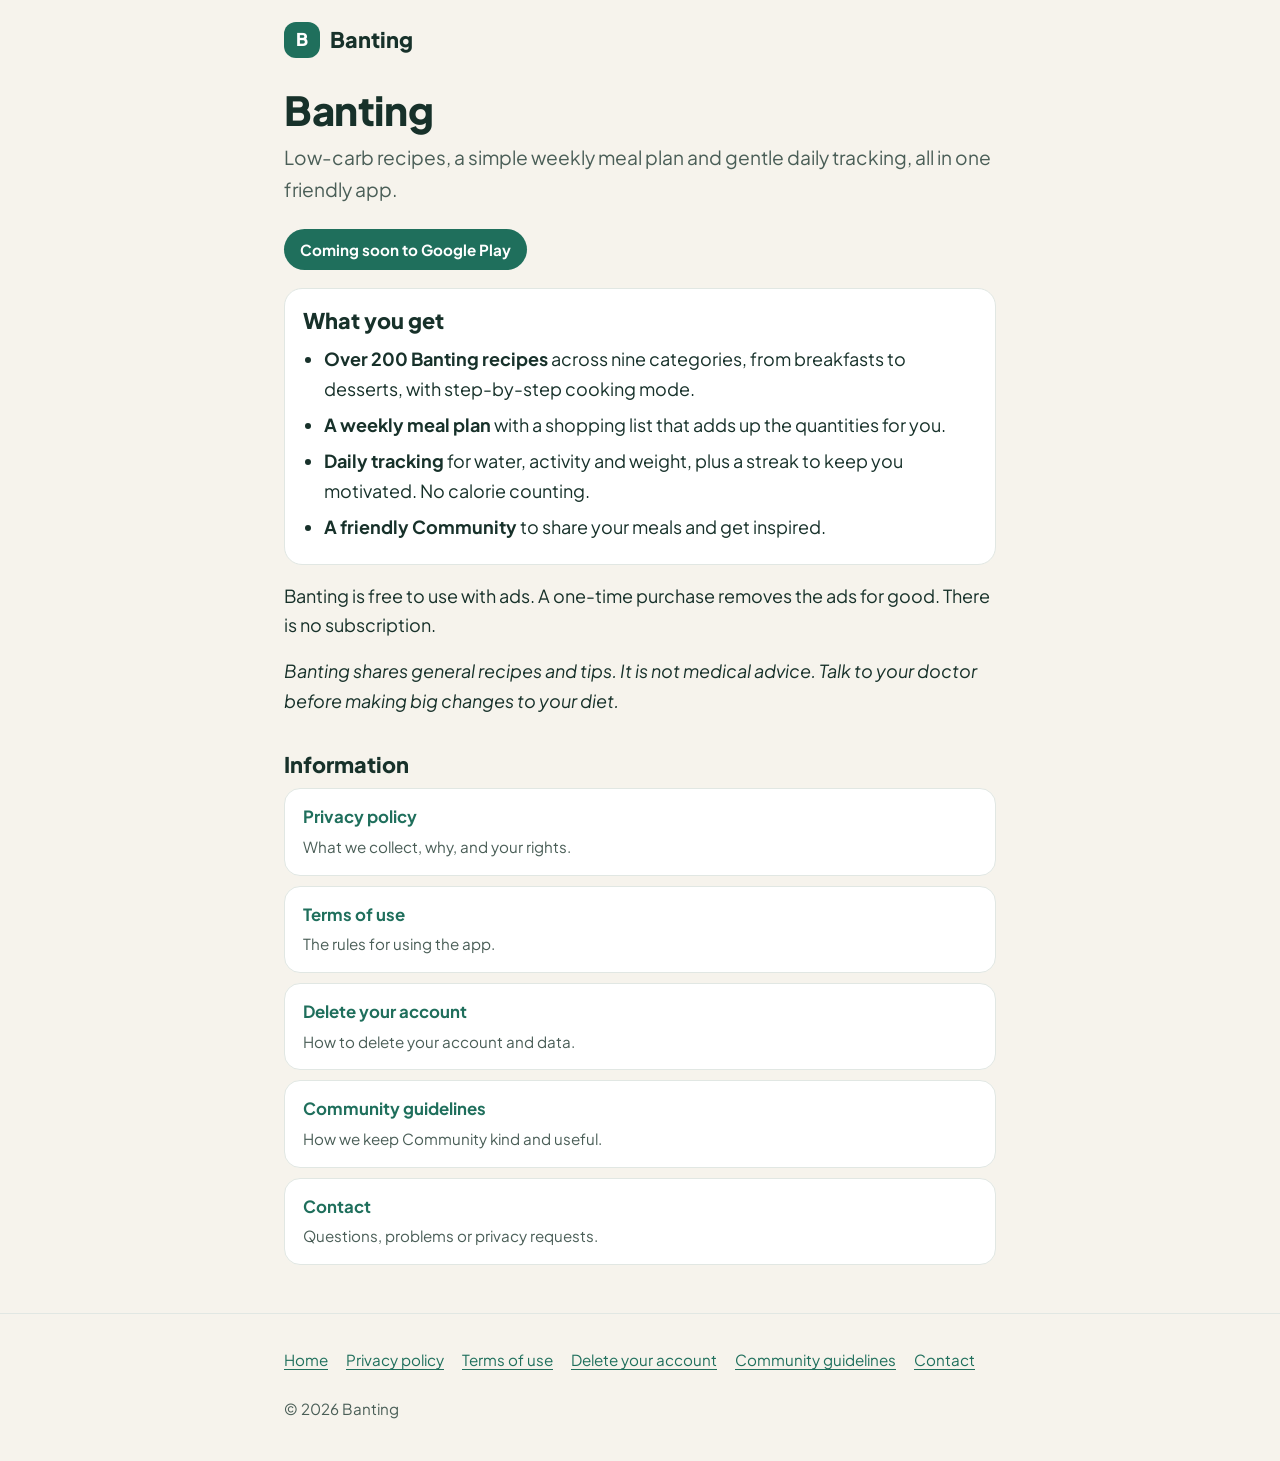
==== index.html @ 161bb932 "Banting website: privacy policy, terms, account deletion, community guidelines, contact (drafts for " ====
<!DOCTYPE html>
<html lang="en-GB">
<head>
  <meta charset="utf-8">
  <meta name="viewport" content="width=device-width, initial-scale=1">
  <title>Banting – low-carb recipes and meal plans</title>
  <meta name="description" content="Banting is a friendly app with low-carb recipes, a weekly meal plan and simple daily tracking. Coming soon to Google Play.">
  <meta name="theme-color" content="#F6F3EC">
  <link rel="preconnect" href="https://fonts.googleapis.com">
  <link rel="preconnect" href="https://fonts.gstatic.com" crossorigin>
  <link rel="stylesheet" href="https://fonts.googleapis.com/css2?family=Plus+Jakarta+Sans:wght@400;500;600;700;800&amp;display=swap">
  <link rel="stylesheet" href="banting.css">
</head>
<body>
  <a class="skip" href="#main">Skip to content</a>
  <header class="site-header">
    <div class="wrap">
      <a class="brand" href="index.html"><span class="brand-mark" aria-hidden="true">B</span>Banting</a>
    </div>
  </header>
  <main id="main" class="wrap">

    <h1>Banting</h1>
    <p class="lead">Low-carb recipes, a simple weekly meal plan and gentle daily tracking, all in one friendly app.</p>
    <p class="badge">Coming soon to Google Play</p>

    <div class="card">
      <h2 class="first">What you get</h2>
      <ul>
        <li><strong>Over 200 Banting recipes</strong> across nine categories, from breakfasts to desserts, with step-by-step cooking mode.</li>
        <li><strong>A weekly meal plan</strong> with a shopping list that adds up the quantities for you.</li>
        <li><strong>Daily tracking</strong> for water, activity and weight, plus a streak to keep you motivated. No calorie counting.</li>
        <li><strong>A friendly Community</strong> to share your meals and get inspired.</li>
      </ul>
    </div>

    <p>Banting is free to use with ads. A one-time purchase removes the ads for good. There is no subscription.</p>
    <p><em>Banting shares general recipes and tips. It is not medical advice. Talk to your doctor before making big changes to your diet.</em></p>

    <h2>Information</h2>
    <ul class="link-grid">
      <li><a href="privacy.html"><strong>Privacy policy</strong><span>What we collect, why, and your rights.</span></a></li>
      <li><a href="terms.html"><strong>Terms of use</strong><span>The rules for using the app.</span></a></li>
      <li><a href="delete-account.html"><strong>Delete your account</strong><span>How to delete your account and data.</span></a></li>
      <li><a href="community-guidelines.html"><strong>Community guidelines</strong><span>How we keep Community kind and useful.</span></a></li>
      <li><a href="contact.html"><strong>Contact</strong><span>Questions, problems or privacy requests.</span></a></li>
    </ul>
  </main>
  <footer class="site-footer">
    <div class="wrap">
      <nav aria-label="Site pages">
        <ul>
      <li><a href="index.html">Home</a></li>
      <li><a href="privacy.html">Privacy policy</a></li>
      <li><a href="terms.html">Terms of use</a></li>
      <li><a href="delete-account.html">Delete your account</a></li>
      <li><a href="community-guidelines.html">Community guidelines</a></li>
      <li><a href="contact.html">Contact</a></li>
        </ul>
      </nav>
      <p>&copy; 2026 Banting</p>
    </div>
  </footer>
</body>
</html>
---- banting.css ----
/* Banting website – one shared stylesheet. Light theme only. */
:root {
  --bg: #F6F3EC;
  --ink: #17312A;
  --muted: #4A5E57;
  --brand: #1F6F5C;
  --brand-dark: #15513F;
  --mint: #E7F3EE;
  --card: #FFFFFF;
  --line: #E1E7E3;
  --radius: 18px;
}
*, *::before, *::after { box-sizing: border-box; }
html { -webkit-text-size-adjust: 100%; }
body {
  margin: 0;
  background: var(--bg);
  color: var(--ink);
  font-family: "Plus Jakarta Sans", system-ui, -apple-system, "Segoe UI", Roboto, sans-serif;
  font-size: 1.0625rem;
  line-height: 1.65;
}
.skip {
  position: absolute; left: 16px; top: -60px;
  background: var(--brand); color: #fff; padding: 10px 16px; border-radius: 10px; z-index: 10;
}
.skip:focus { top: 12px; }
.wrap { width: 100%; max-width: 760px; margin: 0 auto; padding: 0 16px; }

/* Header */
.site-header { padding: 18px 0 6px; }
.brand {
  display: inline-flex; align-items: center; gap: 10px; min-height: 44px;
  font-weight: 800; font-size: 1.35rem; color: var(--ink); text-decoration: none;
}
.brand-mark {
  width: 36px; height: 36px; border-radius: 12px; background: var(--brand); color: #fff;
  display: inline-flex; align-items: center; justify-content: center; font-size: 1.1rem;
}

/* Text */
h1 { font-size: 2rem; line-height: 1.2; font-weight: 800; margin: 18px 0 8px; letter-spacing: -0.01em; }
h2 { font-size: 1.35rem; line-height: 1.3; font-weight: 800; margin: 2.2rem 0 0.6rem; scroll-margin-top: 16px; }
h3 { font-size: 1.1rem; font-weight: 700; margin: 1.5rem 0 0.4rem; }
p, ul, ol { margin: 0 0 1rem; }
ul, ol { padding-left: 1.3rem; }
li { margin-bottom: 0.4rem; }
a { color: var(--brand); text-underline-offset: 3px; }
a:hover { color: var(--brand-dark); }
a:focus-visible, button:focus-visible { outline: 3px solid var(--brand); outline-offset: 3px; border-radius: 6px; }
.lead { font-size: 1.2rem; color: var(--muted); margin-bottom: 1.2rem; }
.meta { color: var(--muted); font-size: 0.95rem; margin-bottom: 1.4rem; }
.draft-note {
  background: var(--mint); border: 1.5px solid var(--line); border-radius: 14px;
  padding: 12px 16px; font-size: 0.95rem; color: var(--muted); margin: 0 0 1.4rem;
}

/* Cards and callouts */
.card {
  background: var(--card); border: 1.5px solid var(--line); border-radius: var(--radius);
  padding: 18px 18px 6px; margin: 0 0 1rem;
}
.callout {
  background: var(--mint); border: 1.5px solid #CFE5DC; border-radius: var(--radius);
  padding: 16px 18px 4px; margin: 1.2rem 0;
}
.callout h2, .callout h3 { margin-top: 0; }
.badge {
  display: inline-block; background: var(--brand); color: #fff; font-weight: 700;
  padding: 8px 16px; border-radius: 999px; font-size: 0.95rem; margin: 4px 0 18px;
}
.btn {
  display: inline-flex; align-items: center; justify-content: center; min-height: 48px;
  background: var(--brand); color: #fff; font-weight: 700; text-decoration: none;
  padding: 10px 22px; border-radius: 14px; margin-bottom: 1rem;
}
.btn:hover { background: var(--brand-dark); color: #fff; }

/* Link list on the home page */
.link-grid { list-style: none; padding: 0; margin: 0 0 1.5rem; display: grid; gap: 10px; }
.link-grid li { margin: 0; }
.link-grid a {
  display: block; min-height: 44px; background: var(--card); border: 1.5px solid var(--line);
  border-radius: 16px; padding: 14px 18px; text-decoration: none; color: var(--ink);
}
.link-grid a:hover { border-color: var(--brand); }
.link-grid strong { display: block; color: var(--brand); font-size: 1.05rem; }
.link-grid span { color: var(--muted); font-size: 0.95rem; }

/* Table of contents */
.toc { background: var(--card); border: 1.5px solid var(--line); border-radius: var(--radius); padding: 14px 18px; margin: 0 0 1.5rem; }
.toc p { font-weight: 700; margin: 0 0 6px; }
.toc ol { margin: 0; columns: 1; }
.toc a { display: inline-block; min-height: 28px; }

/* Tables: stacked cards on phones, real table on wide screens */
.table-wrap { margin: 0 0 1.4rem; }
table { width: 100%; border-collapse: collapse; font-size: 0.95rem; }
table, tbody { display: block; }
thead { position: absolute; left: -9999px; }
tr { display: block; background: var(--card); border: 1.5px solid var(--line); border-radius: 14px; padding: 10px 14px; margin-bottom: 10px; }
td, th { display: block; text-align: left; padding: 4px 0; vertical-align: top; }
td::before { content: attr(data-label); display: block; font-size: 0.78rem; font-weight: 800; text-transform: uppercase; letter-spacing: 0.04em; color: var(--muted); }
td:first-child { font-weight: 600; }

/* Placeholder highlight – DELETE this block at launch, once every [[PLACEHOLDER]] is replaced. */

/* Footer */
.site-footer { margin-top: 3rem; border-top: 1.5px solid var(--line); padding: 24px 0 40px; font-size: 0.95rem; color: var(--muted); }
.site-footer ul { list-style: none; padding: 0; margin: 0 0 14px; display: flex; flex-wrap: wrap; gap: 0 18px; }
.site-footer li { margin: 0; }
.site-footer a { display: inline-block; min-height: 44px; line-height: 44px; }
.site-footer p { margin: 0; }

@media (min-width: 700px) {
  body { font-size: 1.125rem; }
  .wrap { padding: 0 24px; }
  h1 { font-size: 2.5rem; }
  .toc ol { columns: 2; column-gap: 28px; }
  thead { position: static; }
  table { display: table; }
  tbody { display: table-row-group; }
  tr { display: table-row; background: none; border: 0; padding: 0; margin: 0; }
  th, td { display: table-cell; padding: 10px 12px; border-bottom: 1.5px solid var(--line); }
  th { background: var(--mint); font-size: 0.85rem; text-transform: uppercase; letter-spacing: 0.04em; color: var(--muted); }
  td::before { display: none; }
  .table-wrap { background: var(--card); border: 1.5px solid var(--line); border-radius: 14px; overflow: hidden; }
  tr:last-child td { border-bottom: 0; }
}
.first { margin-top: 0; }
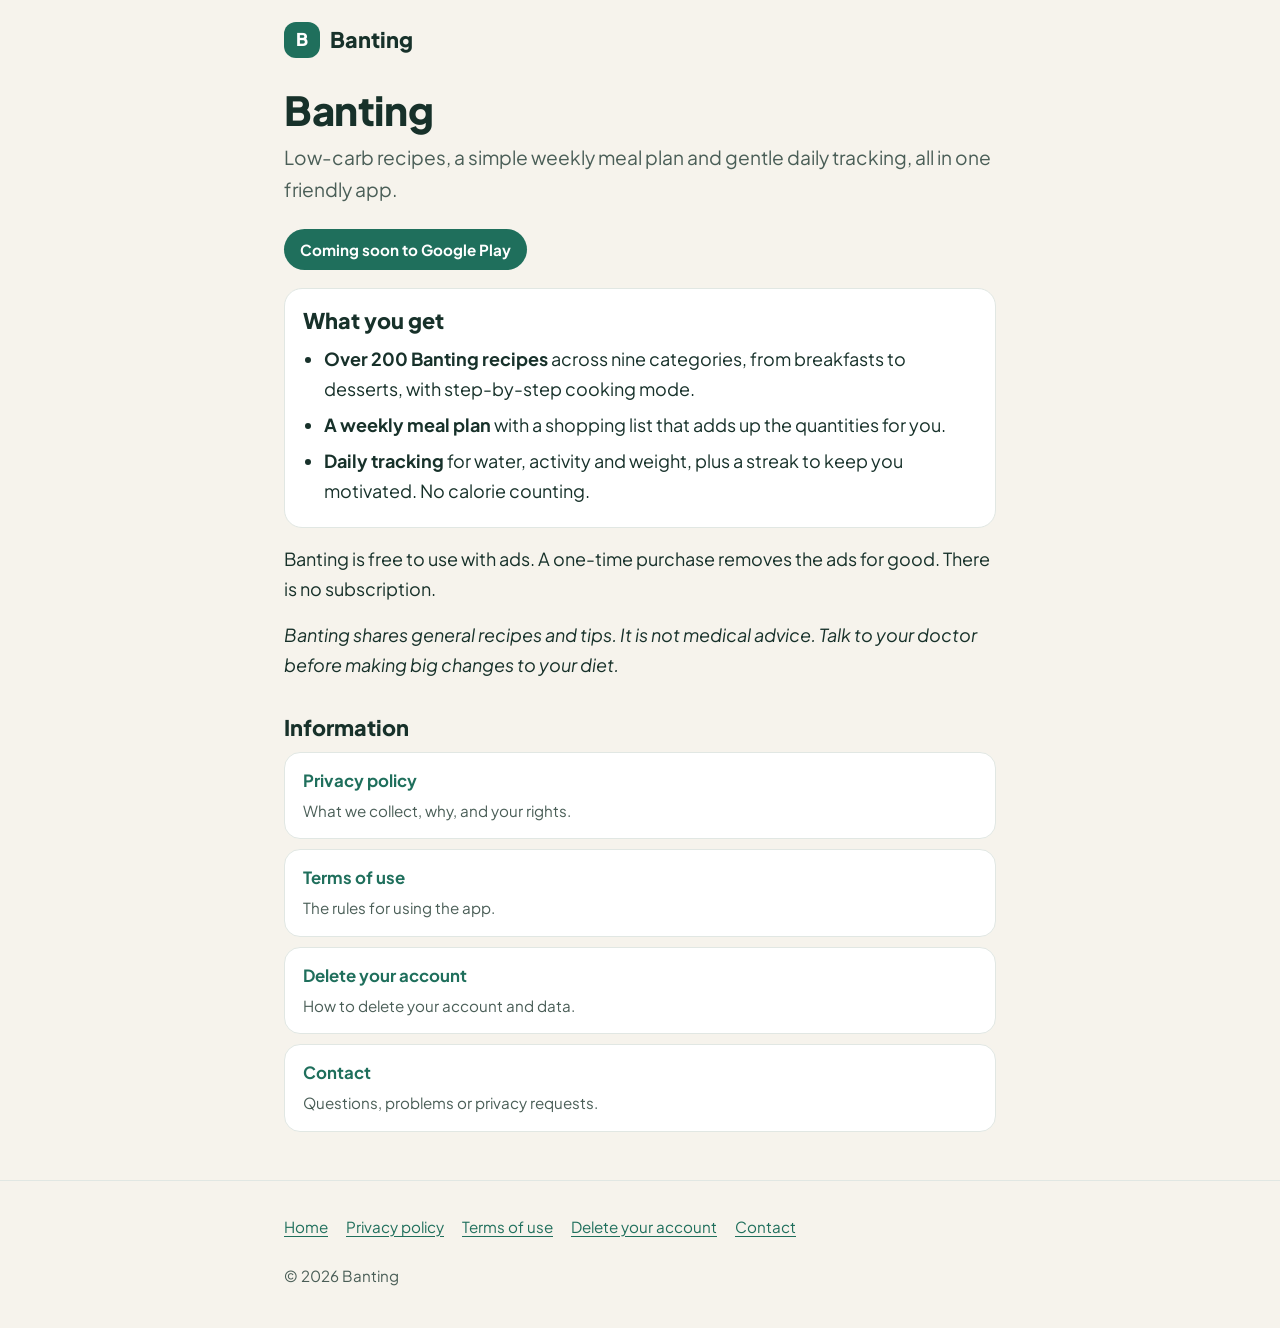
==== commit c1368715: "Remove Community from website and policies Co-Authored-By: Claude Opus 5.5 <noreply@anthropic.com> C" ====
--- a/index.html
+++ b/index.html
@@ -30,7 +30,6 @@
         <li><strong>Over 200 Banting recipes</strong> across nine categories, from breakfasts to desserts, with step-by-step cooking mode.</li>
         <li><strong>A weekly meal plan</strong> with a shopping list that adds up the quantities for you.</li>
         <li><strong>Daily tracking</strong> for water, activity and weight, plus a streak to keep you motivated. No calorie counting.</li>
-        <li><strong>A friendly Community</strong> to share your meals and get inspired.</li>
       </ul>
     </div>
 
@@ -42,7 +41,6 @@
       <li><a href="privacy.html"><strong>Privacy policy</strong><span>What we collect, why, and your rights.</span></a></li>
       <li><a href="terms.html"><strong>Terms of use</strong><span>The rules for using the app.</span></a></li>
       <li><a href="delete-account.html"><strong>Delete your account</strong><span>How to delete your account and data.</span></a></li>
-      <li><a href="community-guidelines.html"><strong>Community guidelines</strong><span>How we keep Community kind and useful.</span></a></li>
       <li><a href="contact.html"><strong>Contact</strong><span>Questions, problems or privacy requests.</span></a></li>
     </ul>
   </main>
@@ -54,7 +52,6 @@
       <li><a href="privacy.html">Privacy policy</a></li>
       <li><a href="terms.html">Terms of use</a></li>
       <li><a href="delete-account.html">Delete your account</a></li>
-      <li><a href="community-guidelines.html">Community guidelines</a></li>
       <li><a href="contact.html">Contact</a></li>
         </ul>
       </nav>
